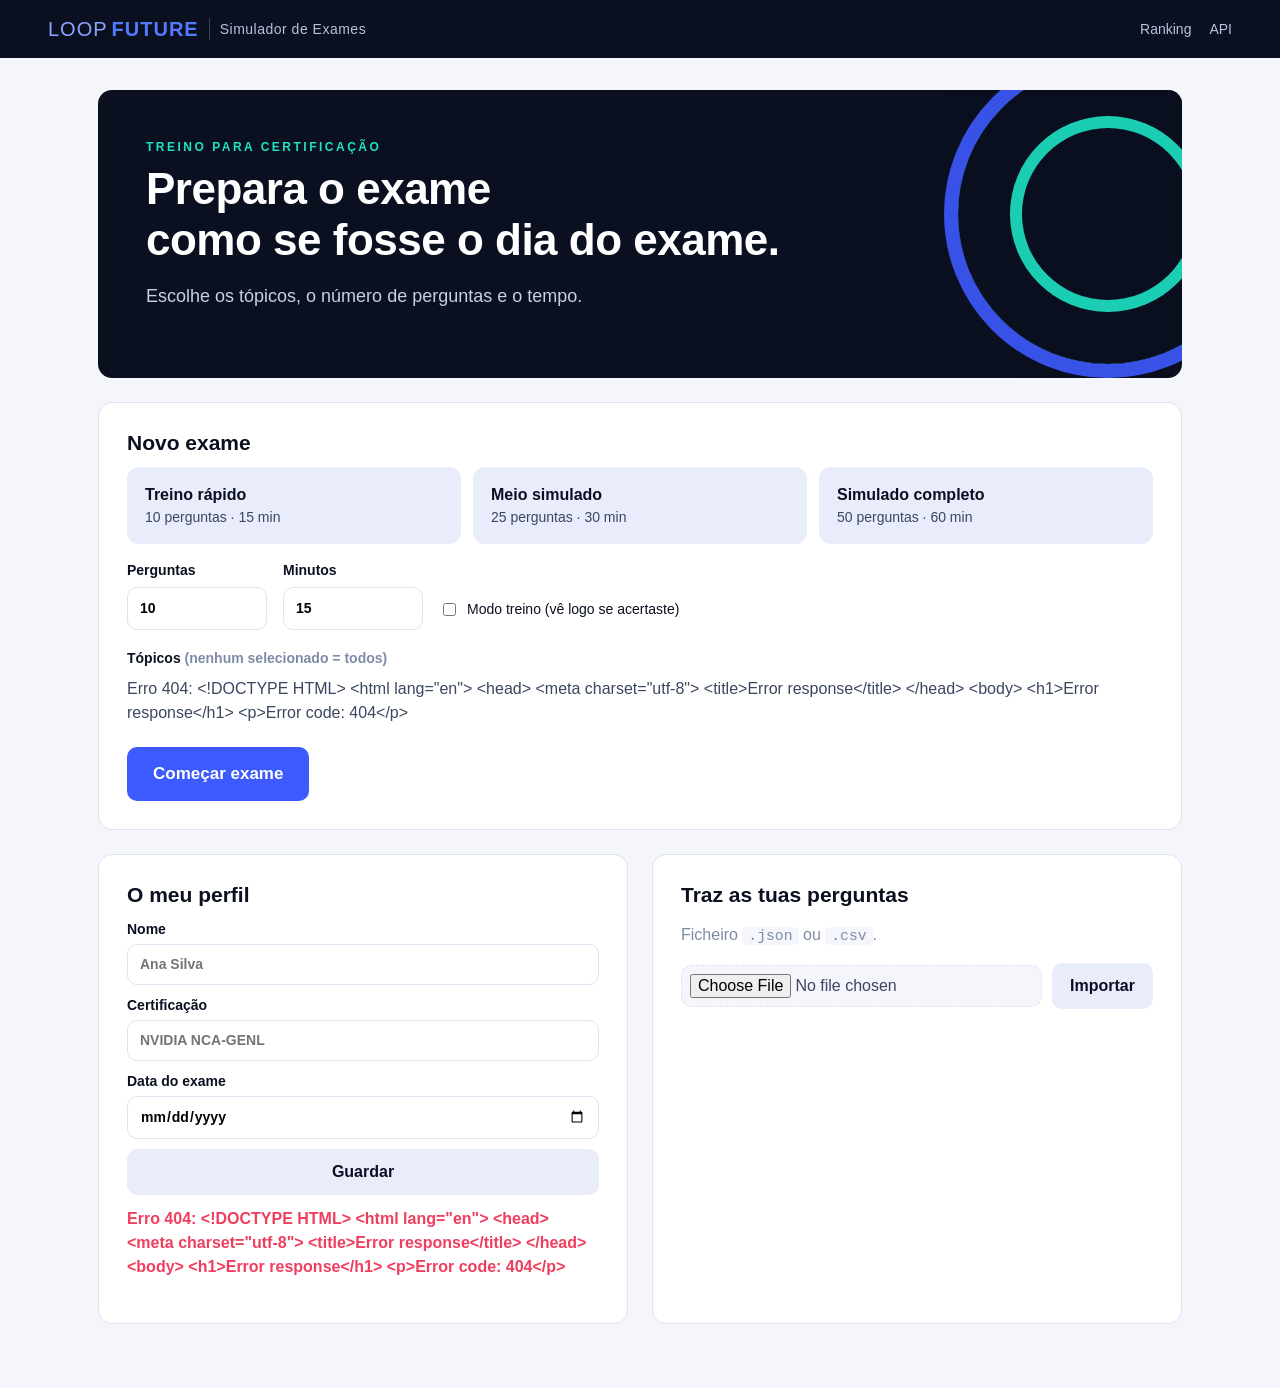
==== static/index.html @ 9863e02d "simulador de exames v0.3 (MVP para a demo) Co-Authored-By: Claude Opus 5.5 <noreply@anthropic.com>" ====
<!doctype html>
<html lang="pt">
<head>
  <meta charset="utf-8">
  <meta name="viewport" content="width=device-width, initial-scale=1">
  <meta http-equiv="Content-Security-Policy" content="script-src 'self'">
  <title>Simulador de Exames · Loop Future Academy</title>
  <link rel="stylesheet" href="/static/style.css">
</head>
<body>
  <header class="topbar">
    <a class="brand" href="/" data-action="home">
      <span class="brand-loop">LOOP</span><span class="brand-future">FUTURE</span>
      <span class="brand-sep"></span>
      <span class="brand-app">Simulador de Exames</span>
    </a>
    <nav class="topnav">
      <button class="link" data-action="ranking">Ranking</button>
      <a href="/docs" target="_blank" rel="noopener">API</a>
    </nav>
  </header>

  <main id="app">
    <section id="view-home" class="view">
      <div class="hero">
        <p class="eyebrow">Treino para certificação</p>
        <h1>Prepara o exame<br>como se fosse o dia do exame.</h1>
        <p class="lead" id="countdown">Escolhe os tópicos, o número de perguntas e o tempo.</p>
        <div class="stats" id="stats"></div>
      </div>

      <div class="panel">
        <h2>Novo exame</h2>
        <div class="presets">
          <button class="preset" data-questions="10" data-minutes="15"><strong>Treino rápido</strong><span>10 perguntas · 15 min</span></button>
          <button class="preset" data-questions="25" data-minutes="30"><strong>Meio simulado</strong><span>25 perguntas · 30 min</span></button>
          <button class="preset" data-questions="50" data-minutes="60"><strong>Simulado completo</strong><span>50 perguntas · 60 min</span></button>
        </div>
        <div class="form-row">
          <label>Perguntas<input id="num-questions" type="number" value="10"></label>
          <label>Minutos<input id="duration" type="number" value="15"></label>
          <label class="check"><input type="checkbox" id="study"> Modo treino (vê logo se acertaste)</label>
        </div>
        <p class="label">Tópicos <span class="muted">(nenhum selecionado = todos)</span></p>
        <div id="topics" class="chips"></div>
        <button id="start" class="btn btn-primary btn-lg">Começar exame</button>
        <p id="home-error" class="error" hidden></p>
      </div>

      <div class="home-grid">
        <div class="panel">
          <h2>O meu perfil</h2>
          <form id="profile-form" class="profile">
            <label>Nome<input id="p-name" placeholder="Ana Silva"></label>
            <label>Certificação<input id="p-cert" placeholder="NVIDIA NCA-GENL"></label>
            <label>Data do exame<input id="p-date" type="date"></label>
            <button class="btn btn-ghost" type="submit">Guardar</button>
          </form>
          <p id="profile-error" class="error" hidden></p>
        </div>
        <div class="panel">
          <h2>Traz as tuas perguntas</h2>
          <p class="muted">Ficheiro <code>.json</code> ou <code>.csv</code>.</p>
          <form id="upload-form" class="upload">
            <input type="file" id="upload-file" accept=".json,.csv">
            <button class="btn btn-ghost" type="submit">Importar</button>
          </form>
        </div>
      </div>
    </section>

    <section id="view-exam" class="view" hidden>
      <div class="exam-bar">
        <div>
          <p class="eyebrow" id="exam-progress">Pergunta 1 de 10</p>
          <div class="progress"><div id="exam-progress-bar"></div></div>
        </div>
        <div class="timer" id="timer">--:--</div>
      </div>
      <div class="exam-layout">
        <article class="question-card">
          <p class="q-topic" id="q-topic"></p>
          <h2 id="q-text"></h2>
          <p class="q-hint" id="q-hint"></p>
          <div id="q-options" class="options"></div>
          <p id="q-feedback" class="why" hidden></p>
          <div class="q-actions">
            <button class="btn btn-ghost" id="prev">← Anterior</button>
            <button class="btn btn-primary" id="next">Seguinte →</button>
          </div>
        </article>
        <aside class="navigator">
          <p class="label">Navegação</p>
          <div id="nav-grid" class="nav-grid"></div>
          <button class="btn btn-dark btn-block" id="finish">Entregar exame</button>
        </aside>
      </div>
    </section>

    <section id="view-result" class="view" hidden>
      <div class="result-hero" id="result-hero"></div>
      <div class="panel">
        <h2>Revisão</h2>
        <div id="review"></div>
      </div>
      <button class="btn btn-primary btn-lg" data-action="home">Novo exame</button>
    </section>

    <section id="view-ranking" class="view" hidden>
      <p class="eyebrow">Toda a turma</p>
      <h1>Ranking</h1>
      <div class="panel"><table class="ranking"><thead><tr><th>#</th><th>Nome</th><th>Nota</th><th>Quando</th></tr></thead><tbody id="ranking-body"></tbody></table></div>
      <p class="muted"><a href="/api/export.csv">Exportar CSV</a> · <a href="/api/export.yaml">Exportar YAML</a></p>
    </section>
  </main>

  <div id="toast" class="toast" hidden></div>
  <script src="/static/app.js"></script>
</body>
</html>
---- static/style.css ----
/* FORNECIDO · cores Loop Future Academy */
:root {
  --navy: #0b1020;
  --navy-2: #121c33;
  --blue: #3d5afe;
  --blue-soft: #e8ecfb;
  --teal: #1de3c2;
  --teal-dark: #0fa58c;
  --ink: #0b1020;
  --text: #3b4660;
  --muted: #7e8ba7;
  --line: #dde3f0;
  --bg: #f4f6fb;
  --card: #ffffff;
  --ok: #12b886;
  --ok-soft: #e3f8f0;
  --bad: #f03e5e;
  --bad-soft: #fde8ec;
  --warn: #f59f00;
  --radius: 14px;
  font-family: Arial, "Helvetica Neue", system-ui, sans-serif;
}

* { box-sizing: border-box; }
body { margin: 0; background: var(--bg); color: var(--text); font-size: 16px; line-height: 1.5; }
h1, h2, h3 { color: var(--ink); margin: 0 0 12px; line-height: 1.15; }
h1 { font-size: clamp(28px, 4vw, 44px); letter-spacing: -0.5px; }
h2 { font-size: 21px; }
button { font: inherit; cursor: pointer; }
input { font: inherit; }
.muted { color: var(--muted); }
[hidden] { display: none !important; }

/* Barra de topo */
.topbar { display: flex; align-items: center; justify-content: space-between; gap: 16px;
  padding: 14px clamp(16px, 4vw, 48px); background: var(--navy); color: #fff; position: sticky; top: 0; z-index: 10; }
.brand { display: flex; align-items: center; gap: 10px; color: #fff; text-decoration: none; letter-spacing: 1px; }
.brand-loop { font-weight: 300; color: #8ea2ff; font-size: 20px; }
.brand-future { font-weight: 800; color: var(--blue); font-size: 20px; margin-left: -6px; filter: brightness(1.35); }
.brand-sep { width: 1px; height: 22px; background: #33405e; }
.brand-app { font-size: 14px; color: #b7c2dc; letter-spacing: 0.5px; }
.topnav { display: flex; gap: 18px; align-items: center; }
.topnav a, .link { color: #b7c2dc; text-decoration: none; background: none; border: 0; padding: 0; font-size: 14px; }
.topnav a:hover, .link:hover { color: var(--teal); }

.banner { background: #fff4db; color: #7a5300; padding: 10px clamp(16px, 4vw, 48px); font-size: 14px; border-bottom: 1px solid #f3dca4; }

main { max-width: 1180px; margin: 0 auto; padding: 32px clamp(16px, 4vw, 48px) 64px; }

.eyebrow { color: var(--blue); font-weight: 700; font-size: 12px; letter-spacing: 2.5px; text-transform: uppercase; margin: 0 0 8px; }
.lead { font-size: 18px; max-width: 620px; }
.label { font-weight: 700; color: var(--ink); margin: 18px 0 8px; font-size: 14px; }

/* Home */
.hero { background: var(--navy); color: #c7d0e6; border-radius: var(--radius); padding: clamp(24px, 4vw, 48px);
  position: relative; overflow: hidden; margin-bottom: 24px; }
.hero h1 { color: #fff; }
.hero .eyebrow { color: var(--teal); }
.hero::after { content: ""; position: absolute; right: -90px; top: -40px; width: 300px; height: 300px;
  border-radius: 50%; border: 14px solid var(--blue); box-shadow: inset 0 0 0 52px var(--navy), inset 0 0 0 64px var(--teal); opacity: .9; }
.hero > * { position: relative; z-index: 1; max-width: 70%; }
.stats { display: flex; gap: 12px; flex-wrap: wrap; margin-top: 20px; }
.stat { background: var(--navy-2); border-radius: 10px; padding: 10px 16px; font-size: 14px; }
.stat strong { color: var(--teal); font-size: 20px; margin-right: 6px; }

.panel { background: var(--card); border-radius: var(--radius); padding: clamp(18px, 3vw, 28px); border: 1px solid var(--line); margin-bottom: 24px; }
.presets { display: grid; grid-template-columns: repeat(auto-fit, minmax(190px, 1fr)); gap: 12px; margin-bottom: 16px; }
.preset { text-align: left; background: var(--blue-soft); border: 2px solid transparent; border-radius: 12px; padding: 14px 16px; color: var(--ink); }
.preset span { display: block; color: var(--text); font-size: 14px; }
.preset:hover, .preset.active { border-color: var(--blue); }
.form-row { display: flex; gap: 16px; flex-wrap: wrap; }
.form-row label { display: flex; flex-direction: column; font-weight: 700; color: var(--ink); font-size: 14px; gap: 6px; }
.form-row input { width: 140px; padding: 10px 12px; border-radius: 10px; border: 1px solid var(--line); }
.chips { display: flex; flex-wrap: wrap; gap: 8px; margin-bottom: 22px; }
.chip { border: 1px solid var(--line); background: #fff; border-radius: 999px; padding: 7px 14px; color: var(--ink); font-size: 14px; }
.chip small { color: var(--muted); margin-left: 4px; }
.chip.active { background: var(--blue); border-color: var(--blue); color: #fff; }
.chip.active small { color: #dfe4ff; }

.btn { border: 0; border-radius: 10px; padding: 11px 18px; font-weight: 700; transition: transform .05s, filter .15s; }
.btn:active { transform: translateY(1px); }
.btn:disabled { opacity: .45; cursor: not-allowed; }
.btn-primary { background: var(--blue); color: #fff; }
.btn-primary:hover { filter: brightness(1.1); }
.btn-dark { background: var(--navy); color: #fff; }
.btn-ghost { background: var(--blue-soft); color: var(--ink); }
.btn-lg { padding: 14px 26px; font-size: 17px; }
.btn-block { width: 100%; margin-top: 18px; }
.error { color: var(--bad); font-weight: 700; margin-top: 12px; }

.home-grid { display: grid; grid-template-columns: repeat(auto-fit, minmax(320px, 1fr)); gap: 24px; }
.home-grid .panel { margin-bottom: 0; }
.upload { display: flex; gap: 10px; flex-wrap: wrap; align-items: center; }
.upload input { flex: 1; min-width: 0; padding: 8px; border: 1px dashed var(--line); border-radius: 10px; background: var(--bg); }
code { background: var(--bg); padding: 1px 6px; border-radius: 5px; font-size: 0.92em; }
.stats-row { display: grid; grid-template-columns: repeat(4, 1fr); gap: 8px; text-align: center; }
.stats-row strong { display: block; font-size: 24px; color: var(--ink); }
.stats-row span { font-size: 12px; color: var(--muted); }
.link-dark { display: inline-block; margin-top: 6px; color: var(--blue); font-weight: 700; text-decoration: none; font-size: 14px; }

/* Exame */
.exam-bar { display: flex; justify-content: space-between; align-items: center; gap: 20px; margin-bottom: 20px; }
.exam-bar > div:first-child { flex: 1; }
.progress { height: 8px; background: var(--line); border-radius: 99px; overflow: hidden; }
.progress div { height: 100%; width: 0; background: linear-gradient(90deg, var(--blue), var(--teal)); transition: width .3s; }
.timer { font-family: "SFMono-Regular", Consolas, monospace; font-size: 30px; font-weight: 700; color: #fff;
  background: var(--navy); padding: 8px 18px; border-radius: 12px; min-width: 130px; text-align: center; }
.timer.warn { background: var(--warn); }
.timer.danger { background: var(--bad); animation: pulse 1s infinite; }
@keyframes pulse { 50% { filter: brightness(1.25); } }

.exam-layout { display: grid; grid-template-columns: 1fr 260px; gap: 20px; align-items: start; }
.question-card { background: var(--card); border: 1px solid var(--line); border-radius: var(--radius); padding: clamp(20px, 3vw, 32px); }
.q-topic { display: inline-block; background: var(--blue-soft); color: var(--blue); font-weight: 700; font-size: 13px; padding: 4px 10px; border-radius: 6px; margin: 0 0 14px; }
.question-card h2 { font-size: 22px; line-height: 1.35; }
.q-hint { color: var(--teal-dark); font-weight: 700; font-size: 14px; margin: 0 0 14px; min-height: 1px; }
.options { display: grid; gap: 10px; }
.option { display: flex; gap: 14px; align-items: flex-start; border: 2px solid var(--line); border-radius: 12px; padding: 14px 16px; cursor: pointer; background: #fff; }
.option:hover { border-color: #b8c3ff; }
.option.selected { border-color: var(--blue); background: var(--blue-soft); }
.option input { display: none; }
.option .letter { flex: 0 0 30px; height: 30px; border-radius: 8px; background: var(--bg); color: var(--ink); font-weight: 700; display: grid; place-items: center; }
.option.selected .letter { background: var(--blue); color: #fff; }
.option.multi .letter { border-radius: 50%; }
.q-actions { display: flex; justify-content: space-between; gap: 10px; margin-top: 24px; flex-wrap: wrap; }
#flag.on { background: #fff1d6; color: #8a5a00; }

.navigator { background: var(--card); border: 1px solid var(--line); border-radius: var(--radius); padding: 18px; position: sticky; top: 84px; }
.navigator .label { margin-top: 0; }
.nav-grid { display: grid; grid-template-columns: repeat(5, 1fr); gap: 6px; }
.nav-grid button { aspect-ratio: 1; border-radius: 8px; border: 1px solid var(--line); background: #fff; color: var(--ink); font-size: 13px; font-weight: 700; position: relative; }
.nav-grid button.answered { background: var(--blue); border-color: var(--blue); color: #fff; }
.nav-grid button.current { outline: 3px solid var(--teal); outline-offset: 1px; }
.nav-grid button.flagged::after { content: ""; position: absolute; top: 3px; right: 3px; width: 7px; height: 7px; border-radius: 50%; background: var(--warn); }
.legend { list-style: none; padding: 0; margin: 14px 0 0; font-size: 13px; color: var(--muted); display: grid; gap: 4px; }
.dot { display: inline-block; width: 11px; height: 11px; border-radius: 3px; border: 1px solid var(--line); margin-right: 8px; vertical-align: -1px; }
.dot.answered { background: var(--blue); border-color: var(--blue); }
.dot.flagged { background: var(--warn); border-color: var(--warn); border-radius: 50%; }

/* Resultado */
.result-hero { border-radius: var(--radius); padding: clamp(24px, 4vw, 44px); color: #fff; background: var(--navy); display: flex; gap: 32px; align-items: center; flex-wrap: wrap; margin-bottom: 24px; }
.score-ring { --p: 0; width: 150px; height: 150px; border-radius: 50%; display: grid; place-items: center;
  background: conic-gradient(var(--teal) calc(var(--p) * 1%), #26324f 0); }
.score-ring span { width: 118px; height: 118px; border-radius: 50%; background: var(--navy); display: grid; place-items: center; font-size: 34px; font-weight: 800; }
.result-hero h1 { color: #fff; margin-bottom: 6px; }
.badge { display: inline-block; padding: 5px 12px; border-radius: 999px; font-weight: 800; font-size: 13px; letter-spacing: 1px; text-transform: uppercase; }
.badge.pass { background: var(--teal); color: var(--navy); }
.badge.fail { background: var(--bad); color: #fff; }
.result-meta { color: #b7c2dc; margin: 8px 0 0; }
.result-grid { display: grid; grid-template-columns: minmax(260px, 1fr) 2fr; gap: 24px; }
.topic-row { margin-bottom: 14px; }
.topic-row .top { display: flex; justify-content: space-between; font-size: 14px; color: var(--ink); font-weight: 700; }
.topic-row .bar { height: 10px; background: var(--bg); border-radius: 99px; overflow: hidden; margin-top: 5px; }
.topic-row .bar div { height: 100%; border-radius: 99px; }
.review-head { display: flex; justify-content: space-between; align-items: baseline; }
.toggle { font-size: 14px; color: var(--muted); }
.review-item { border-top: 1px solid var(--line); padding: 16px 0; }
.review-item h3 { font-size: 16px; display: flex; gap: 10px; }
.review-item h3 .mark { flex: 0 0 auto; }
.review-item ul { list-style: none; padding: 0; margin: 8px 0; display: grid; gap: 4px; }
.review-item li { padding: 6px 10px; border-radius: 8px; font-size: 14px; }
.review-item li.correct { background: var(--ok-soft); color: #0b6b4f; font-weight: 700; }
.review-item li.wrong { background: var(--bad-soft); color: #a3142f; text-decoration: line-through; }
.review-item .why { font-size: 14px; color: var(--text); background: var(--bg); padding: 8px 12px; border-radius: 8px; margin: 0; }

/* Quadro das equipas */
.board-head { display: flex; justify-content: space-between; align-items: end; gap: 16px; margin-bottom: 20px; flex-wrap: wrap; }
.board { display: grid; grid-template-columns: repeat(auto-fit, minmax(300px, 1fr)); gap: 16px; }
.team { background: var(--navy); color: #c7d0e6; border-radius: var(--radius); padding: 22px; }
.team h3 { color: #fff; display: flex; align-items: center; gap: 12px; }
.team .letter { width: 40px; height: 40px; border-radius: 50%; background: var(--teal); color: var(--navy); display: grid; place-items: center; font-weight: 800; }
.team .bar { display: flex; height: 14px; border-radius: 99px; overflow: hidden; background: #26324f; margin: 14px 0 10px; }
.team .bar .p { background: var(--teal); }
.team .bar .f { background: var(--bad); }
.team .bar .s { background: #56627f; }
.team .nums { display: flex; gap: 14px; font-size: 13px; }
.team .done { color: var(--teal); font-weight: 800; }

.toast { position: fixed; bottom: 24px; left: 50%; transform: translateX(-50%); background: var(--navy); color: #fff;
  padding: 12px 20px; border-radius: 10px; max-width: min(90vw, 560px); box-shadow: 0 10px 30px rgba(11,16,32,.3); z-index: 20; }
.toast.bad { background: var(--bad); }

@media (max-width: 860px) {
  .exam-layout, .result-grid { grid-template-columns: 1fr; }
  .navigator { position: static; }
  .hero > * { max-width: 100%; }
  .hero::after { display: none; }
  .brand-app, .brand-sep { display: none; }
}

/* extra: brownfield */
.check { flex-direction: row !important; align-items: center; gap: 8px !important; font-weight: 400 !important; align-self: end; padding-bottom: 10px; }
.check input { width: auto !important; }
.profile { display: grid; gap: 10px; }
.profile label { display: flex; flex-direction: column; font-size: 14px; font-weight: 700; color: var(--ink); gap: 4px; }
.profile input { padding: 9px 12px; border-radius: 10px; border: 1px solid var(--line); }
.option.right { border-color: var(--ok); background: var(--ok-soft); }
.option.wrong { border-color: var(--bad); background: var(--bad-soft); }
.ranking { width: 100%; border-collapse: collapse; }
.ranking th { text-align: left; color: var(--muted); font-size: 13px; padding: 8px; border-bottom: 1px solid var(--line); }
.ranking td { padding: 10px 8px; border-bottom: 1px solid var(--line); color: var(--ink); }
.ranking td:nth-child(3) { font-weight: 800; color: var(--blue); }
#view-ranking h1 { margin-bottom: 18px; }
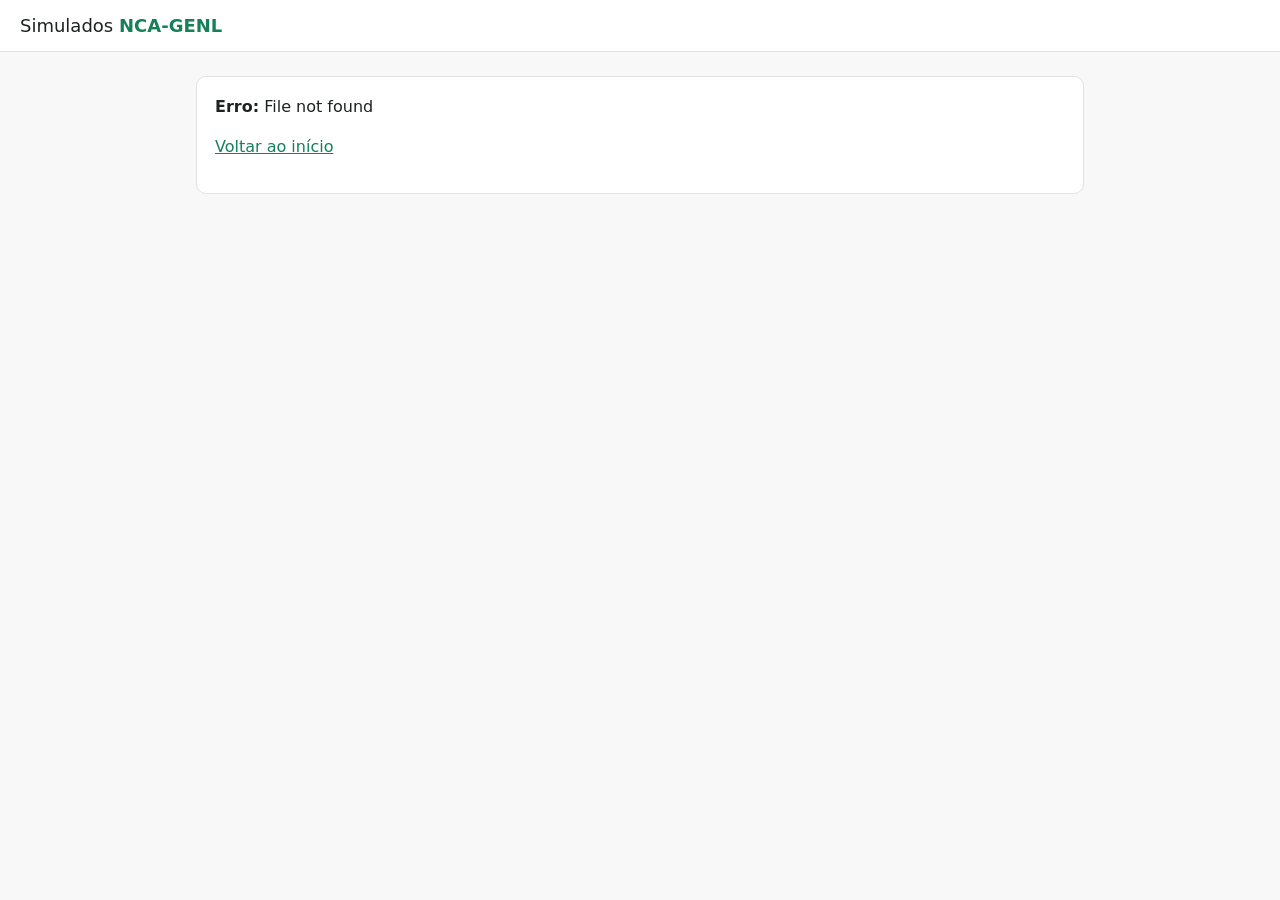
==== commit 30e3489f: "feat: NCA-GENL mock exam platform with a verified 300-question bank Students type a name, take a tim" ====
--- a/static/index.html
+++ b/static/index.html
@@ -3,118 +3,16 @@
 <head>
   <meta charset="utf-8">
   <meta name="viewport" content="width=device-width, initial-scale=1">
-  <meta http-equiv="Content-Security-Policy" content="script-src 'self'">
-  <title>Simulador de Exames · Loop Future Academy</title>
+  <title>Simulados NCA-GENL · Loop Future Academy</title>
   <link rel="stylesheet" href="/static/style.css">
 </head>
 <body>
-  <header class="topbar">
-    <a class="brand" href="/" data-action="home">
-      <span class="brand-loop">LOOP</span><span class="brand-future">FUTURE</span>
-      <span class="brand-sep"></span>
-      <span class="brand-app">Simulador de Exames</span>
-    </a>
-    <nav class="topnav">
-      <button class="link" data-action="ranking">Ranking</button>
-      <a href="/docs" target="_blank" rel="noopener">API</a>
-    </nav>
+  <header class="top">
+    <a href="#/" class="brand">Simulados <b>NCA-GENL</b></a>
+    <span class="who" id="who"></span>
+    <span class="timer" id="timer" hidden></span>
   </header>
-
-  <main id="app">
-    <section id="view-home" class="view">
-      <div class="hero">
-        <p class="eyebrow">Treino para certificação</p>
-        <h1>Prepara o exame<br>como se fosse o dia do exame.</h1>
-        <p class="lead" id="countdown">Escolhe os tópicos, o número de perguntas e o tempo.</p>
-        <div class="stats" id="stats"></div>
-      </div>
-
-      <div class="panel">
-        <h2>Novo exame</h2>
-        <div class="presets">
-          <button class="preset" data-questions="10" data-minutes="15"><strong>Treino rápido</strong><span>10 perguntas · 15 min</span></button>
-          <button class="preset" data-questions="25" data-minutes="30"><strong>Meio simulado</strong><span>25 perguntas · 30 min</span></button>
-          <button class="preset" data-questions="50" data-minutes="60"><strong>Simulado completo</strong><span>50 perguntas · 60 min</span></button>
-        </div>
-        <div class="form-row">
-          <label>Perguntas<input id="num-questions" type="number" value="10"></label>
-          <label>Minutos<input id="duration" type="number" value="15"></label>
-          <label class="check"><input type="checkbox" id="study"> Modo treino (vê logo se acertaste)</label>
-        </div>
-        <p class="label">Tópicos <span class="muted">(nenhum selecionado = todos)</span></p>
-        <div id="topics" class="chips"></div>
-        <button id="start" class="btn btn-primary btn-lg">Começar exame</button>
-        <p id="home-error" class="error" hidden></p>
-      </div>
-
-      <div class="home-grid">
-        <div class="panel">
-          <h2>O meu perfil</h2>
-          <form id="profile-form" class="profile">
-            <label>Nome<input id="p-name" placeholder="Ana Silva"></label>
-            <label>Certificação<input id="p-cert" placeholder="NVIDIA NCA-GENL"></label>
-            <label>Data do exame<input id="p-date" type="date"></label>
-            <button class="btn btn-ghost" type="submit">Guardar</button>
-          </form>
-          <p id="profile-error" class="error" hidden></p>
-        </div>
-        <div class="panel">
-          <h2>Traz as tuas perguntas</h2>
-          <p class="muted">Ficheiro <code>.json</code> ou <code>.csv</code>.</p>
-          <form id="upload-form" class="upload">
-            <input type="file" id="upload-file" accept=".json,.csv">
-            <button class="btn btn-ghost" type="submit">Importar</button>
-          </form>
-        </div>
-      </div>
-    </section>
-
-    <section id="view-exam" class="view" hidden>
-      <div class="exam-bar">
-        <div>
-          <p class="eyebrow" id="exam-progress">Pergunta 1 de 10</p>
-          <div class="progress"><div id="exam-progress-bar"></div></div>
-        </div>
-        <div class="timer" id="timer">--:--</div>
-      </div>
-      <div class="exam-layout">
-        <article class="question-card">
-          <p class="q-topic" id="q-topic"></p>
-          <h2 id="q-text"></h2>
-          <p class="q-hint" id="q-hint"></p>
-          <div id="q-options" class="options"></div>
-          <p id="q-feedback" class="why" hidden></p>
-          <div class="q-actions">
-            <button class="btn btn-ghost" id="prev">← Anterior</button>
-            <button class="btn btn-primary" id="next">Seguinte →</button>
-          </div>
-        </article>
-        <aside class="navigator">
-          <p class="label">Navegação</p>
-          <div id="nav-grid" class="nav-grid"></div>
-          <button class="btn btn-dark btn-block" id="finish">Entregar exame</button>
-        </aside>
-      </div>
-    </section>
-
-    <section id="view-result" class="view" hidden>
-      <div class="result-hero" id="result-hero"></div>
-      <div class="panel">
-        <h2>Revisão</h2>
-        <div id="review"></div>
-      </div>
-      <button class="btn btn-primary btn-lg" data-action="home">Novo exame</button>
-    </section>
-
-    <section id="view-ranking" class="view" hidden>
-      <p class="eyebrow">Toda a turma</p>
-      <h1>Ranking</h1>
-      <div class="panel"><table class="ranking"><thead><tr><th>#</th><th>Nome</th><th>Nota</th><th>Quando</th></tr></thead><tbody id="ranking-body"></tbody></table></div>
-      <p class="muted"><a href="/api/export.csv">Exportar CSV</a> · <a href="/api/export.yaml">Exportar YAML</a></p>
-    </section>
-  </main>
-
-  <div id="toast" class="toast" hidden></div>
+  <main id="view"><p class="muted">A carregar…</p></main>
   <script src="/static/app.js"></script>
 </body>
 </html>
--- a/static/style.css
+++ b/static/style.css
@@ -1,203 +1,124 @@
-/* FORNECIDO · cores Loop Future Academy */
 :root {
-  --navy: #0b1020;
-  --navy-2: #121c33;
-  --blue: #3d5afe;
-  --blue-soft: #e8ecfb;
-  --teal: #1de3c2;
-  --teal-dark: #0fa58c;
-  --ink: #0b1020;
-  --text: #3b4660;
-  --muted: #7e8ba7;
-  --line: #dde3f0;
-  --bg: #f4f6fb;
+  --bg: #f7f8f7;
   --card: #ffffff;
-  --ok: #12b886;
-  --ok-soft: #e3f8f0;
-  --bad: #f03e5e;
-  --bad-soft: #fde8ec;
-  --warn: #f59f00;
-  --radius: 14px;
-  font-family: Arial, "Helvetica Neue", system-ui, sans-serif;
+  --ink: #1d2321;
+  --muted: #66716d;
+  --line: #dfe4e2;
+  --brand: #62d2a2;
+  --brand-ink: #16805a;
+  --ok: #1f9d63;
+  --ok-bg: #e6f6ee;
+  --bad: #c73a3a;
+  --bad-bg: #fbeaea;
+  --warn: #b7791f;
+  --sel: #e9f8f1;
 }
+@media (prefers-color-scheme: dark) {
+  :root {
+    --bg: #141816;
+    --card: #1d2220;
+    --ink: #e7ecea;
+    --muted: #98a39f;
+    --line: #2f3734;
+    --brand-ink: #7fe0b6;
+    --ok: #4cc98d;
+    --ok-bg: #1b3328;
+    --bad: #ef7676;
+    --bad-bg: #3a2222;
+    --warn: #e5a84a;
+    --sel: #20352c;
+  }
+}
+* { box-sizing: border-box; }
+body {
+  margin: 0; background: var(--bg); color: var(--ink);
+  font: 16px/1.5 system-ui, -apple-system, "Segoe UI", Roboto, sans-serif;
+}
+a { color: var(--brand-ink); }
+.top {
+  position: sticky; top: 0; z-index: 5; display: flex; gap: 16px; align-items: center;
+  padding: 12px 20px; background: var(--card); border-bottom: 1px solid var(--line);
+}
+.brand { color: var(--ink); text-decoration: none; font-size: 18px; }
+.brand b { color: var(--brand-ink); }
+.who { color: var(--muted); margin-left: auto; font-size: 14px; }
+.timer { font-variant-numeric: tabular-nums; font-weight: 600; padding: 4px 10px; border-radius: 6px; background: var(--sel); }
+.timer.low { background: var(--bad-bg); color: var(--bad); }
+main { max-width: 920px; margin: 0 auto; padding: 24px 16px 80px; }
+h1 { font-size: 26px; margin: 8px 0 4px; }
+h2 { font-size: 19px; margin: 28px 0 10px; }
+.muted { color: var(--muted); }
+.small { font-size: 14px; }
+.card { background: var(--card); border: 1px solid var(--line); border-radius: 10px; padding: 18px; }
+.grid { display: grid; gap: 12px; grid-template-columns: repeat(auto-fill, minmax(250px, 1fr)); }
+.exam-card { display: flex; flex-direction: column; gap: 6px; cursor: pointer; text-align: left; font: inherit; color: inherit; }
+.exam-card:hover { border-color: var(--brand); }
+.exam-card .title { font-weight: 600; }
+.exam-card .meta { color: var(--muted); font-size: 14px; }
+.exam-card .done { font-size: 13px; color: var(--brand-ink); }
+input[type=text] {
+  font: inherit; padding: 10px 12px; border: 1px solid var(--line); border-radius: 8px;
+  background: var(--card); color: var(--ink); width: min(360px, 100%);
+}
+button, .btn {
+  font: inherit; padding: 9px 16px; border-radius: 8px; border: 1px solid var(--line);
+  background: var(--card); color: var(--ink); cursor: pointer; text-decoration: none; display: inline-block;
+}
+button.primary, .btn.primary { background: var(--brand); border-color: var(--brand); color: #0d2b1f; font-weight: 600; }
+button:disabled { opacity: .5; cursor: default; }
+.row { display: flex; gap: 10px; flex-wrap: wrap; align-items: center; }
+.spread { justify-content: space-between; }
 
-* { box-sizing: border-box; }
-body { margin: 0; background: var(--bg); color: var(--text); font-size: 16px; line-height: 1.5; }
-h1, h2, h3 { color: var(--ink); margin: 0 0 12px; line-height: 1.15; }
-h1 { font-size: clamp(28px, 4vw, 44px); letter-spacing: -0.5px; }
-h2 { font-size: 21px; }
-button { font: inherit; cursor: pointer; }
-input { font: inherit; }
-.muted { color: var(--muted); }
-[hidden] { display: none !important; }
+/* exam */
+.qhead { display: flex; justify-content: space-between; color: var(--muted); font-size: 14px; margin-bottom: 8px; }
+.qtext { font-size: 18px; margin: 0 0 16px; white-space: pre-wrap; }
+.opt {
+  display: flex; gap: 12px; align-items: flex-start; padding: 12px 14px; margin: 8px 0;
+  border: 1px solid var(--line); border-radius: 8px; cursor: pointer; background: var(--card);
+}
+.opt:hover { border-color: var(--brand); }
+.opt.sel { border-color: var(--brand); background: var(--sel); }
+.opt input { margin-top: 4px; }
+.letter { font-weight: 600; min-width: 18px; }
+.nav { display: grid; grid-template-columns: repeat(auto-fill, minmax(38px, 1fr)); gap: 6px; margin-top: 18px; }
+.nav button { padding: 6px 0; font-size: 13px; }
+.nav .ans { background: var(--sel); border-color: var(--brand); }
+.nav .cur { outline: 2px solid var(--brand-ink); }
+.nav .flag { box-shadow: inset 0 -3px 0 var(--warn); }
 
-/* Barra de topo */
-.topbar { display: flex; align-items: center; justify-content: space-between; gap: 16px;
-  padding: 14px clamp(16px, 4vw, 48px); background: var(--navy); color: #fff; position: sticky; top: 0; z-index: 10; }
-.brand { display: flex; align-items: center; gap: 10px; color: #fff; text-decoration: none; letter-spacing: 1px; }
-.brand-loop { font-weight: 300; color: #8ea2ff; font-size: 20px; }
-.brand-future { font-weight: 800; color: var(--blue); font-size: 20px; margin-left: -6px; filter: brightness(1.35); }
-.brand-sep { width: 1px; height: 22px; background: #33405e; }
-.brand-app { font-size: 14px; color: #b7c2dc; letter-spacing: 0.5px; }
-.topnav { display: flex; gap: 18px; align-items: center; }
-.topnav a, .link { color: #b7c2dc; text-decoration: none; background: none; border: 0; padding: 0; font-size: 14px; }
-.topnav a:hover, .link:hover { color: var(--teal); }
-
-.banner { background: #fff4db; color: #7a5300; padding: 10px clamp(16px, 4vw, 48px); font-size: 14px; border-bottom: 1px solid #f3dca4; }
-
-main { max-width: 1180px; margin: 0 auto; padding: 32px clamp(16px, 4vw, 48px) 64px; }
-
-.eyebrow { color: var(--blue); font-weight: 700; font-size: 12px; letter-spacing: 2.5px; text-transform: uppercase; margin: 0 0 8px; }
-.lead { font-size: 18px; max-width: 620px; }
-.label { font-weight: 700; color: var(--ink); margin: 18px 0 8px; font-size: 14px; }
-
-/* Home */
-.hero { background: var(--navy); color: #c7d0e6; border-radius: var(--radius); padding: clamp(24px, 4vw, 48px);
-  position: relative; overflow: hidden; margin-bottom: 24px; }
-.hero h1 { color: #fff; }
-.hero .eyebrow { color: var(--teal); }
-.hero::after { content: ""; position: absolute; right: -90px; top: -40px; width: 300px; height: 300px;
-  border-radius: 50%; border: 14px solid var(--blue); box-shadow: inset 0 0 0 52px var(--navy), inset 0 0 0 64px var(--teal); opacity: .9; }
-.hero > * { position: relative; z-index: 1; max-width: 70%; }
-.stats { display: flex; gap: 12px; flex-wrap: wrap; margin-top: 20px; }
-.stat { background: var(--navy-2); border-radius: 10px; padding: 10px 16px; font-size: 14px; }
-.stat strong { color: var(--teal); font-size: 20px; margin-right: 6px; }
-
-.panel { background: var(--card); border-radius: var(--radius); padding: clamp(18px, 3vw, 28px); border: 1px solid var(--line); margin-bottom: 24px; }
-.presets { display: grid; grid-template-columns: repeat(auto-fit, minmax(190px, 1fr)); gap: 12px; margin-bottom: 16px; }
-.preset { text-align: left; background: var(--blue-soft); border: 2px solid transparent; border-radius: 12px; padding: 14px 16px; color: var(--ink); }
-.preset span { display: block; color: var(--text); font-size: 14px; }
-.preset:hover, .preset.active { border-color: var(--blue); }
-.form-row { display: flex; gap: 16px; flex-wrap: wrap; }
-.form-row label { display: flex; flex-direction: column; font-weight: 700; color: var(--ink); font-size: 14px; gap: 6px; }
-.form-row input { width: 140px; padding: 10px 12px; border-radius: 10px; border: 1px solid var(--line); }
-.chips { display: flex; flex-wrap: wrap; gap: 8px; margin-bottom: 22px; }
-.chip { border: 1px solid var(--line); background: #fff; border-radius: 999px; padding: 7px 14px; color: var(--ink); font-size: 14px; }
-.chip small { color: var(--muted); margin-left: 4px; }
-.chip.active { background: var(--blue); border-color: var(--blue); color: #fff; }
-.chip.active small { color: #dfe4ff; }
-
-.btn { border: 0; border-radius: 10px; padding: 11px 18px; font-weight: 700; transition: transform .05s, filter .15s; }
-.btn:active { transform: translateY(1px); }
-.btn:disabled { opacity: .45; cursor: not-allowed; }
-.btn-primary { background: var(--blue); color: #fff; }
-.btn-primary:hover { filter: brightness(1.1); }
-.btn-dark { background: var(--navy); color: #fff; }
-.btn-ghost { background: var(--blue-soft); color: var(--ink); }
-.btn-lg { padding: 14px 26px; font-size: 17px; }
-.btn-block { width: 100%; margin-top: 18px; }
-.error { color: var(--bad); font-weight: 700; margin-top: 12px; }
-
-.home-grid { display: grid; grid-template-columns: repeat(auto-fit, minmax(320px, 1fr)); gap: 24px; }
-.home-grid .panel { margin-bottom: 0; }
-.upload { display: flex; gap: 10px; flex-wrap: wrap; align-items: center; }
-.upload input { flex: 1; min-width: 0; padding: 8px; border: 1px dashed var(--line); border-radius: 10px; background: var(--bg); }
-code { background: var(--bg); padding: 1px 6px; border-radius: 5px; font-size: 0.92em; }
-.stats-row { display: grid; grid-template-columns: repeat(4, 1fr); gap: 8px; text-align: center; }
-.stats-row strong { display: block; font-size: 24px; color: var(--ink); }
-.stats-row span { font-size: 12px; color: var(--muted); }
-.link-dark { display: inline-block; margin-top: 6px; color: var(--blue); font-weight: 700; text-decoration: none; font-size: 14px; }
-
-/* Exame */
-.exam-bar { display: flex; justify-content: space-between; align-items: center; gap: 20px; margin-bottom: 20px; }
-.exam-bar > div:first-child { flex: 1; }
-.progress { height: 8px; background: var(--line); border-radius: 99px; overflow: hidden; }
-.progress div { height: 100%; width: 0; background: linear-gradient(90deg, var(--blue), var(--teal)); transition: width .3s; }
-.timer { font-family: "SFMono-Regular", Consolas, monospace; font-size: 30px; font-weight: 700; color: #fff;
-  background: var(--navy); padding: 8px 18px; border-radius: 12px; min-width: 130px; text-align: center; }
-.timer.warn { background: var(--warn); }
-.timer.danger { background: var(--bad); animation: pulse 1s infinite; }
-@keyframes pulse { 50% { filter: brightness(1.25); } }
-
-.exam-layout { display: grid; grid-template-columns: 1fr 260px; gap: 20px; align-items: start; }
-.question-card { background: var(--card); border: 1px solid var(--line); border-radius: var(--radius); padding: clamp(20px, 3vw, 32px); }
-.q-topic { display: inline-block; background: var(--blue-soft); color: var(--blue); font-weight: 700; font-size: 13px; padding: 4px 10px; border-radius: 6px; margin: 0 0 14px; }
-.question-card h2 { font-size: 22px; line-height: 1.35; }
-.q-hint { color: var(--teal-dark); font-weight: 700; font-size: 14px; margin: 0 0 14px; min-height: 1px; }
-.options { display: grid; gap: 10px; }
-.option { display: flex; gap: 14px; align-items: flex-start; border: 2px solid var(--line); border-radius: 12px; padding: 14px 16px; cursor: pointer; background: #fff; }
-.option:hover { border-color: #b8c3ff; }
-.option.selected { border-color: var(--blue); background: var(--blue-soft); }
-.option input { display: none; }
-.option .letter { flex: 0 0 30px; height: 30px; border-radius: 8px; background: var(--bg); color: var(--ink); font-weight: 700; display: grid; place-items: center; }
-.option.selected .letter { background: var(--blue); color: #fff; }
-.option.multi .letter { border-radius: 50%; }
-.q-actions { display: flex; justify-content: space-between; gap: 10px; margin-top: 24px; flex-wrap: wrap; }
-#flag.on { background: #fff1d6; color: #8a5a00; }
-
-.navigator { background: var(--card); border: 1px solid var(--line); border-radius: var(--radius); padding: 18px; position: sticky; top: 84px; }
-.navigator .label { margin-top: 0; }
-.nav-grid { display: grid; grid-template-columns: repeat(5, 1fr); gap: 6px; }
-.nav-grid button { aspect-ratio: 1; border-radius: 8px; border: 1px solid var(--line); background: #fff; color: var(--ink); font-size: 13px; font-weight: 700; position: relative; }
-.nav-grid button.answered { background: var(--blue); border-color: var(--blue); color: #fff; }
-.nav-grid button.current { outline: 3px solid var(--teal); outline-offset: 1px; }
-.nav-grid button.flagged::after { content: ""; position: absolute; top: 3px; right: 3px; width: 7px; height: 7px; border-radius: 50%; background: var(--warn); }
-.legend { list-style: none; padding: 0; margin: 14px 0 0; font-size: 13px; color: var(--muted); display: grid; gap: 4px; }
-.dot { display: inline-block; width: 11px; height: 11px; border-radius: 3px; border: 1px solid var(--line); margin-right: 8px; vertical-align: -1px; }
-.dot.answered { background: var(--blue); border-color: var(--blue); }
-.dot.flagged { background: var(--warn); border-color: var(--warn); border-radius: 50%; }
-
-/* Resultado */
-.result-hero { border-radius: var(--radius); padding: clamp(24px, 4vw, 44px); color: #fff; background: var(--navy); display: flex; gap: 32px; align-items: center; flex-wrap: wrap; margin-bottom: 24px; }
-.score-ring { --p: 0; width: 150px; height: 150px; border-radius: 50%; display: grid; place-items: center;
-  background: conic-gradient(var(--teal) calc(var(--p) * 1%), #26324f 0); }
-.score-ring span { width: 118px; height: 118px; border-radius: 50%; background: var(--navy); display: grid; place-items: center; font-size: 34px; font-weight: 800; }
-.result-hero h1 { color: #fff; margin-bottom: 6px; }
-.badge { display: inline-block; padding: 5px 12px; border-radius: 999px; font-weight: 800; font-size: 13px; letter-spacing: 1px; text-transform: uppercase; }
-.badge.pass { background: var(--teal); color: var(--navy); }
-.badge.fail { background: var(--bad); color: #fff; }
-.result-meta { color: #b7c2dc; margin: 8px 0 0; }
-.result-grid { display: grid; grid-template-columns: minmax(260px, 1fr) 2fr; gap: 24px; }
-.topic-row { margin-bottom: 14px; }
-.topic-row .top { display: flex; justify-content: space-between; font-size: 14px; color: var(--ink); font-weight: 700; }
-.topic-row .bar { height: 10px; background: var(--bg); border-radius: 99px; overflow: hidden; margin-top: 5px; }
-.topic-row .bar div { height: 100%; border-radius: 99px; }
-.review-head { display: flex; justify-content: space-between; align-items: baseline; }
-.toggle { font-size: 14px; color: var(--muted); }
-.review-item { border-top: 1px solid var(--line); padding: 16px 0; }
-.review-item h3 { font-size: 16px; display: flex; gap: 10px; }
-.review-item h3 .mark { flex: 0 0 auto; }
-.review-item ul { list-style: none; padding: 0; margin: 8px 0; display: grid; gap: 4px; }
-.review-item li { padding: 6px 10px; border-radius: 8px; font-size: 14px; }
-.review-item li.correct { background: var(--ok-soft); color: #0b6b4f; font-weight: 700; }
-.review-item li.wrong { background: var(--bad-soft); color: #a3142f; text-decoration: line-through; }
-.review-item .why { font-size: 14px; color: var(--text); background: var(--bg); padding: 8px 12px; border-radius: 8px; margin: 0; }
-
-/* Quadro das equipas */
-.board-head { display: flex; justify-content: space-between; align-items: end; gap: 16px; margin-bottom: 20px; flex-wrap: wrap; }
-.board { display: grid; grid-template-columns: repeat(auto-fit, minmax(300px, 1fr)); gap: 16px; }
-.team { background: var(--navy); color: #c7d0e6; border-radius: var(--radius); padding: 22px; }
-.team h3 { color: #fff; display: flex; align-items: center; gap: 12px; }
-.team .letter { width: 40px; height: 40px; border-radius: 50%; background: var(--teal); color: var(--navy); display: grid; place-items: center; font-weight: 800; }
-.team .bar { display: flex; height: 14px; border-radius: 99px; overflow: hidden; background: #26324f; margin: 14px 0 10px; }
-.team .bar .p { background: var(--teal); }
-.team .bar .f { background: var(--bad); }
-.team .bar .s { background: #56627f; }
-.team .nums { display: flex; gap: 14px; font-size: 13px; }
-.team .done { color: var(--teal); font-weight: 800; }
-
-.toast { position: fixed; bottom: 24px; left: 50%; transform: translateX(-50%); background: var(--navy); color: #fff;
-  padding: 12px 20px; border-radius: 10px; max-width: min(90vw, 560px); box-shadow: 0 10px 30px rgba(11,16,32,.3); z-index: 20; }
-.toast.bad { background: var(--bad); }
-
-@media (max-width: 860px) {
-  .exam-layout, .result-grid { grid-template-columns: 1fr; }
-  .navigator { position: static; }
-  .hero > * { max-width: 100%; }
-  .hero::after { display: none; }
-  .brand-app, .brand-sep { display: none; }
+/* result */
+.score { font-size: 48px; font-weight: 700; line-height: 1; }
+.verdict { font-weight: 600; }
+.verdict.ok { color: var(--ok); }
+.verdict.bad { color: var(--bad); }
+.bars { display: grid; gap: 10px; margin-top: 8px; }
+.bar { display: grid; grid-template-columns: minmax(140px, 260px) 1fr 70px; gap: 10px; align-items: center; font-size: 14px; }
+.bar .track { height: 10px; background: var(--line); border-radius: 5px; overflow: hidden; }
+.bar .fill { height: 100%; background: var(--brand); }
+.bar .fill.weak { background: var(--bad); }
+.rq { border-left: 4px solid var(--line); }
+.rq.right { border-left-color: var(--ok); }
+.rq.wrong { border-left-color: var(--bad); }
+.rq .opt { cursor: default; }
+.rq .opt.correct { border-color: var(--ok); background: var(--ok-bg); }
+.rq .opt.chosen-wrong { border-color: var(--bad); background: var(--bad-bg); }
+.tag { font-size: 12px; padding: 2px 8px; border-radius: 10px; background: var(--sel); color: var(--brand-ink); }
+.tag.bad { background: var(--bad-bg); color: var(--bad); }
+.expl { margin-top: 12px; padding: 12px 14px; background: var(--bg); border-radius: 8px; font-size: 15px; }
+.list { display: grid; gap: 14px; }
+table { width: 100%; border-collapse: collapse; font-size: 14px; }
+th, td { text-align: left; padding: 8px 6px; border-bottom: 1px solid var(--line); vertical-align: top; }
+th { color: var(--muted); font-weight: 500; }
+td.num, th.num { text-align: right; font-variant-numeric: tabular-nums; }
+.pill { display: inline-block; min-width: 44px; text-align: center; padding: 1px 6px; border-radius: 6px; }
+.pill.ok { background: var(--ok-bg); color: var(--ok); }
+.pill.bad { background: var(--bad-bg); color: var(--bad); }
+.pill.mid { background: var(--sel); }
+.tabs { display: flex; gap: 6px; margin: 16px 0; flex-wrap: wrap; }
+.tabs button.on { background: var(--brand); border-color: var(--brand); color: #0d2b1f; }
+@media (max-width: 600px) {
+  .bar { grid-template-columns: 1fr 60px; }
+  .bar .track { grid-column: 1 / -1; grid-row: 2; }
+  .top { padding: 10px 16px; }
+  .qtext { font-size: 17px; }
 }
-
-/* extra: brownfield */
-.check { flex-direction: row !important; align-items: center; gap: 8px !important; font-weight: 400 !important; align-self: end; padding-bottom: 10px; }
-.check input { width: auto !important; }
-.profile { display: grid; gap: 10px; }
-.profile label { display: flex; flex-direction: column; font-size: 14px; font-weight: 700; color: var(--ink); gap: 4px; }
-.profile input { padding: 9px 12px; border-radius: 10px; border: 1px solid var(--line); }
-.option.right { border-color: var(--ok); background: var(--ok-soft); }
-.option.wrong { border-color: var(--bad); background: var(--bad-soft); }
-.ranking { width: 100%; border-collapse: collapse; }
-.ranking th { text-align: left; color: var(--muted); font-size: 13px; padding: 8px; border-bottom: 1px solid var(--line); }
-.ranking td { padding: 10px 8px; border-bottom: 1px solid var(--line); color: var(--ink); }
-.ranking td:nth-child(3) { font-weight: 800; color: var(--blue); }
-#view-ranking h1 { margin-bottom: 18px; }
